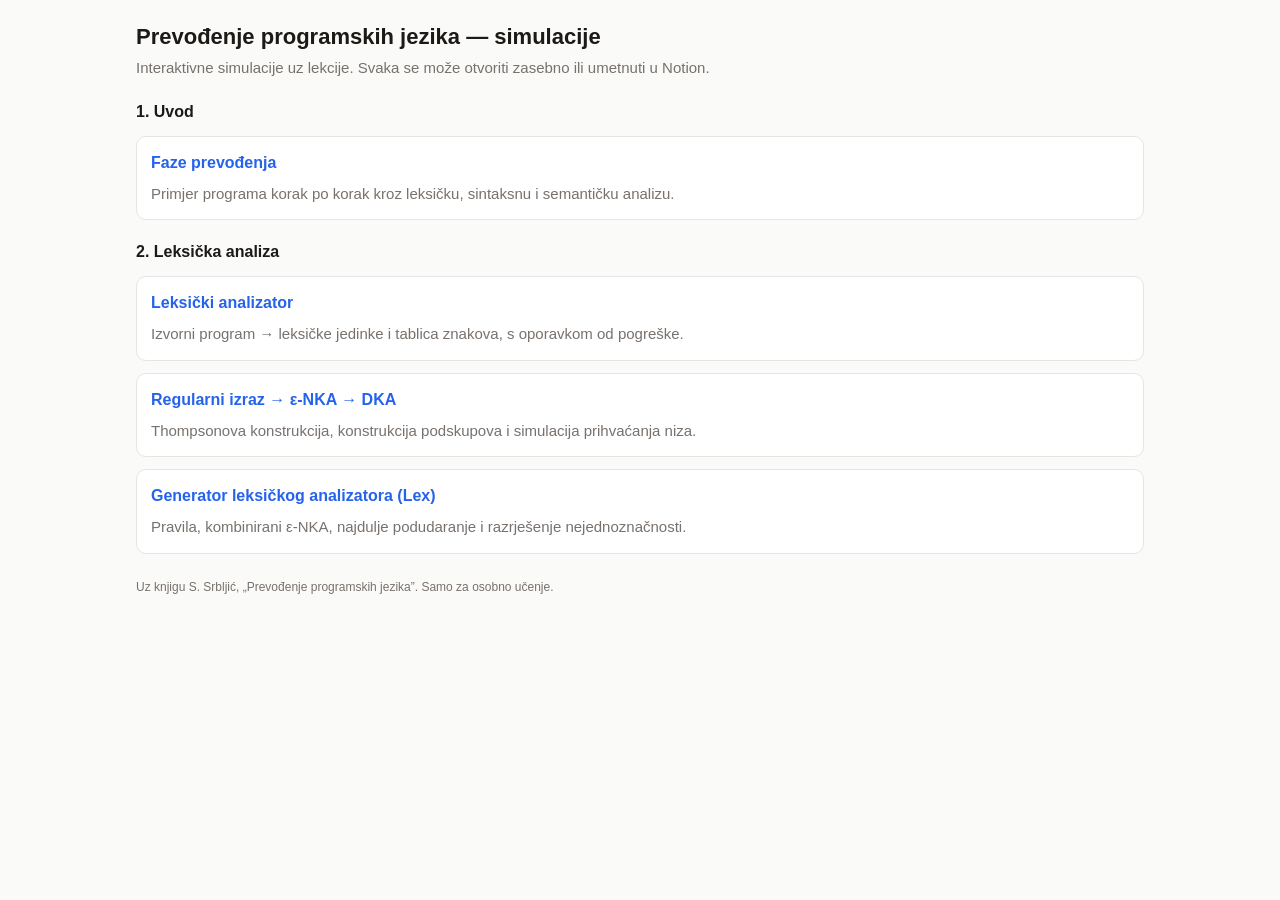
==== index.html @ 51efa03e "Add Uvod i Leksicka analiza simulations and landing page Four standalone simulations (faze-prevodenj" ====
<!doctype html>
<html lang="hr">
<head>
<meta charset="utf-8">
<meta name="viewport" content="width=device-width, initial-scale=1">
<title>PPJ — simulacije</title>
<link rel="stylesheet" href="assets/style.css">
<style>
  .card { display: block; text-decoration: none; color: inherit; }
  .card:hover { border-color: var(--accent); }
  .card h2 { color: var(--accent); }
  .card p { margin: 0; color: var(--muted); }
  .tag { font-size: 12px; color: var(--muted); }
</style>
</head>
<body>
<div class="wrap">
  <h1>Prevođenje programskih jezika — simulacije</h1>
  <p class="lead">Interaktivne simulacije uz lekcije. Svaka se može otvoriti zasebno ili umetnuti u Notion.</p>

  <h2 style="margin-top:20px">1. Uvod</h2>
  <a class="panel card" href="sim/faze-prevodenja/">
    <h2>Faze prevođenja</h2>
    <p>Primjer programa korak po korak kroz leksičku, sintaksnu i semantičku analizu.</p>
  </a>

  <h2 style="margin-top:20px">2. Leksička analiza</h2>
  <a class="panel card" href="sim/leksicki-analizator/">
    <h2>Leksički analizator</h2>
    <p>Izvorni program → leksičke jedinke i tablica znakova, s oporavkom od pogreške.</p>
  </a>
  <a class="panel card" href="sim/regex-nka-dka/">
    <h2>Regularni izraz → ε-NKA → DKA</h2>
    <p>Thompsonova konstrukcija, konstrukcija podskupova i simulacija prihvaćanja niza.</p>
  </a>
  <a class="panel card" href="sim/lex-generator/">
    <h2>Generator leksičkog analizatora (Lex)</h2>
    <p>Pravila, kombinirani ε-NKA, najdulje podudaranje i razrješenje nejednoznačnosti.</p>
  </a>

  <p class="footer">Uz knjigu S. Srbljić, „Prevođenje programskih jezika”. Samo za osobno učenje.</p>
</div>
</body>
</html>
---- assets/style.css ----
/* PPJ simulacije — zajednički stil. Svijetla i tamna tema prate sustav. */
:root {
  --bg: #fafaf9; --panel: #ffffff; --ink: #1c1917; --muted: #78716c; --line: #e7e5e4;
  --accent: #2563eb; --accent-ink: #ffffff; --ok: #15803d; --warn: #b45309; --err: #b91c1c;
  --hl: #fde68a; --hl-ink: #1c1917; --chip: #eef2ff; --chip-ink: #3730a3;
  --mono: ui-monospace, SFMono-Regular, Menlo, Consolas, monospace;
  --sans: -apple-system, BlinkMacSystemFont, "Segoe UI", Roboto, sans-serif;
}
@media (prefers-color-scheme: dark) {
  :root {
    --bg: #131211; --panel: #1c1a19; --ink: #f5f5f4; --muted: #a8a29e; --line: #3a3634;
    --accent: #60a5fa; --accent-ink: #0b1220; --ok: #4ade80; --warn: #fbbf24; --err: #f87171;
    --hl: #854d0e; --hl-ink: #fef3c7; --chip: #1e1b4b; --chip-ink: #c7d2fe;
  }
}
* { box-sizing: border-box; }
html { color-scheme: light dark; }
body { margin: 0; background: var(--bg); color: var(--ink); font: 15px/1.5 var(--sans); }
.wrap { max-width: 1040px; margin: 0 auto; padding: 20px 16px 48px; }
h1 { font-size: 22px; margin: 0 0 4px; }
h2 { font-size: 16px; margin: 0 0 8px; }
p.lead { color: var(--muted); margin: 0 0 16px; }
.panel { background: var(--panel); border: 1px solid var(--line); border-radius: 10px; padding: 14px; margin: 12px 0; }
.row { display: flex; gap: 12px; flex-wrap: wrap; align-items: center; }
.grid2 { display: grid; grid-template-columns: 1fr 1fr; gap: 12px; }
@media (max-width: 720px) { .grid2 { grid-template-columns: 1fr; } }
label { font-size: 13px; color: var(--muted); display: block; margin-bottom: 4px; }
input[type=text], textarea, select {
  width: 100%; padding: 8px 10px; border: 1px solid var(--line); border-radius: 8px;
  background: var(--bg); color: var(--ink); font: 14px var(--mono);
}
textarea { min-height: 120px; resize: vertical; }
.btn { appearance: none; border: 1px solid var(--line); background: var(--panel); color: var(--ink);
  padding: 7px 14px; border-radius: 8px; cursor: pointer; font: 14px var(--sans); }
.btn:hover:not(:disabled) { border-color: var(--accent); }
.btn:disabled { opacity: .45; cursor: default; }
.btn.primary { background: var(--accent); color: var(--accent-ink); border-color: var(--accent); }
.mono { font-family: var(--mono); }
.muted { color: var(--muted); }
.ok { color: var(--ok); } .warn { color: var(--warn); } .err { color: var(--err); }
.chip { display: inline-block; padding: 1px 8px; border-radius: 999px; background: var(--chip);
  color: var(--chip-ink); font: 13px var(--mono); margin: 2px 2px 2px 0; }
.chip.hl, .hl { background: var(--hl); color: var(--hl-ink); }
table.t { border-collapse: collapse; font: 13px var(--mono); width: 100%; }
table.t th, table.t td { border: 1px solid var(--line); padding: 4px 8px; text-align: left; }
table.t th { background: var(--bg); color: var(--muted); font-weight: 600; }
table.t tr.hl td { background: var(--hl); color: var(--hl-ink); }
pre.code { margin: 0; padding: 10px; background: var(--bg); border: 1px solid var(--line);
  border-radius: 8px; font: 13px/1.6 var(--mono); overflow: auto; white-space: pre; }
svg text { font-family: var(--mono); fill: var(--ink); }
svg .node { fill: var(--panel); stroke: var(--ink); stroke-width: 1.4; }
svg .node.final { stroke-width: 3; }
svg .node.active { fill: var(--hl); }
svg .edge { stroke: var(--muted); stroke-width: 1.4; fill: none; }
svg .edge.active { stroke: var(--accent); stroke-width: 2.4; }
.footer { margin-top: 24px; font-size: 12px; color: var(--muted); }
a { color: var(--accent); }
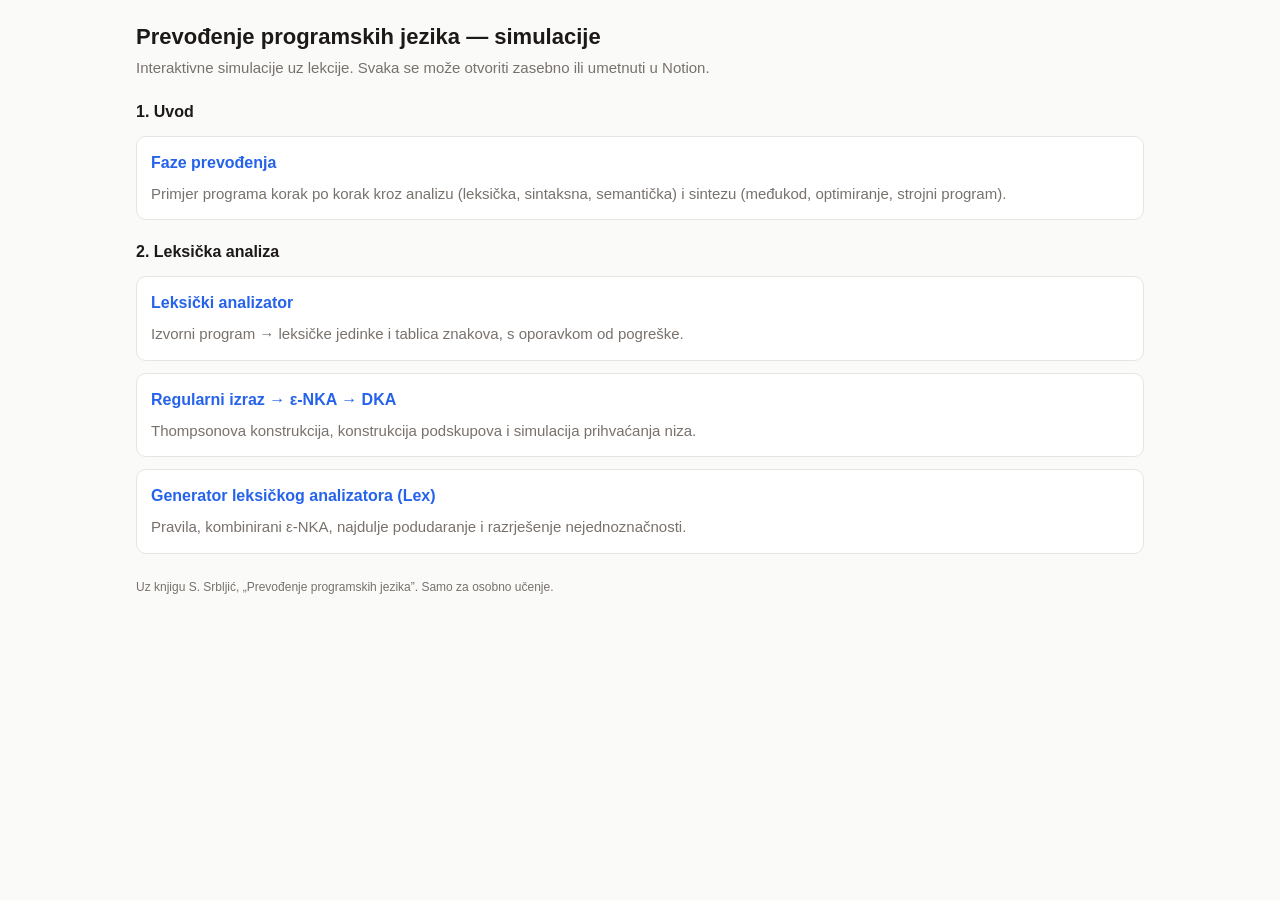
==== commit cf358251: "Fix review findings: Croatian plural, truncation notice, sample string, landing text Co-Authored-By:" ====
--- a/index.html
+++ b/index.html
@@ -21,7 +21,7 @@
   <h2 style="margin-top:20px">1. Uvod</h2>
   <a class="panel card" href="sim/faze-prevodenja/">
     <h2>Faze prevođenja</h2>
-    <p>Primjer programa korak po korak kroz leksičku, sintaksnu i semantičku analizu.</p>
+    <p>Primjer programa korak po korak kroz analizu (leksička, sintaksna, semantička) i sintezu (međukod, optimiranje, strojni program).</p>
   </a>
 
   <h2 style="margin-top:20px">2. Leksička analiza</h2>
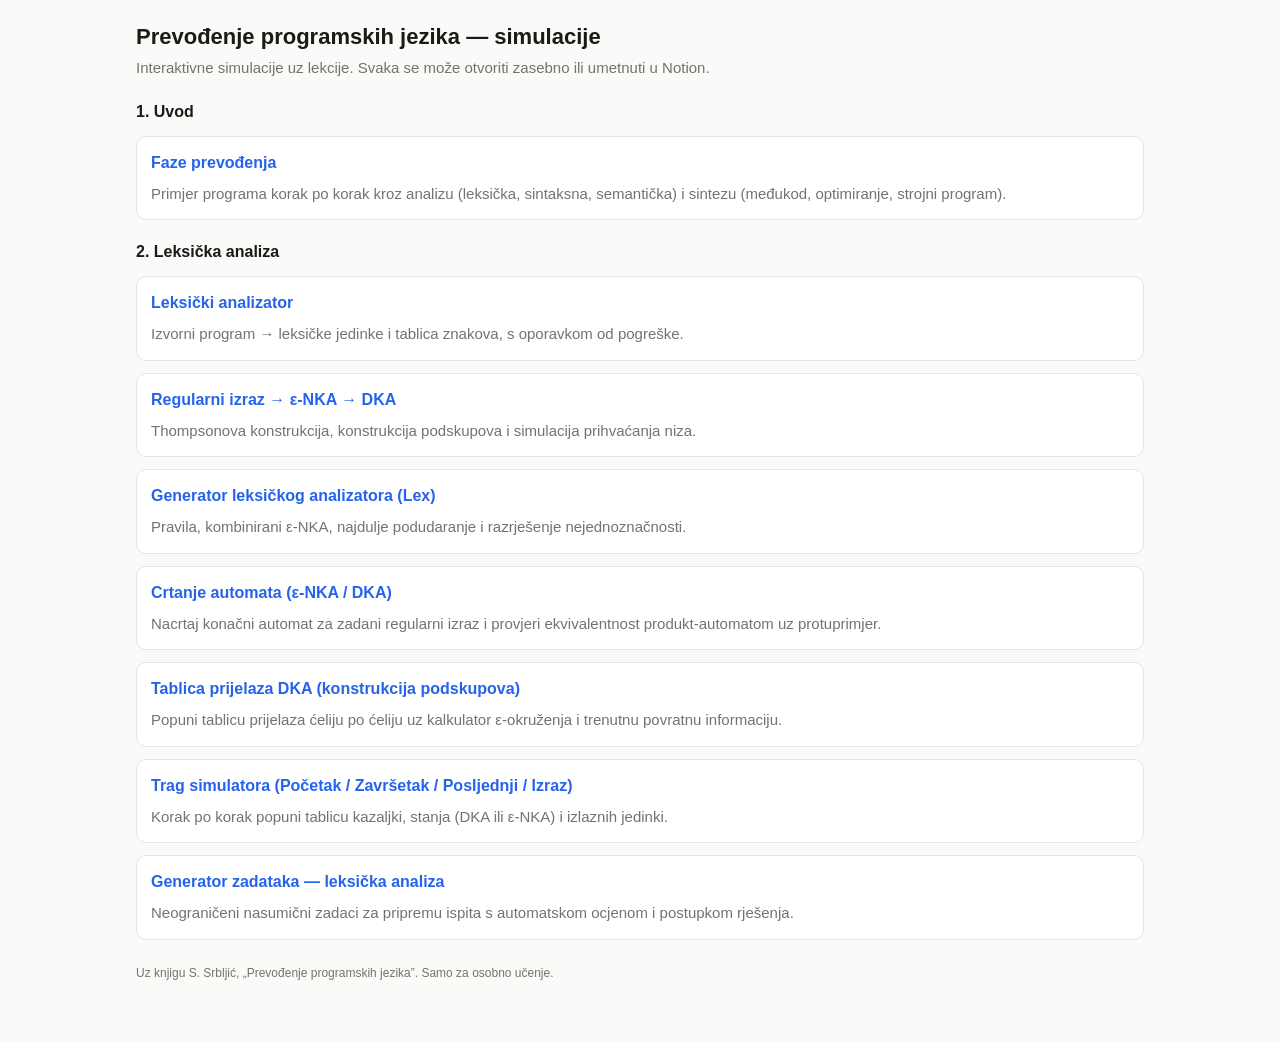
==== commit 7a22ba1a: "Add interactive lexical analysis practice simulations" ====
--- a/index.html
+++ b/index.html
@@ -37,6 +37,22 @@
     <h2>Generator leksičkog analizatora (Lex)</h2>
     <p>Pravila, kombinirani ε-NKA, najdulje podudaranje i razrješenje nejednoznačnosti.</p>
   </a>
+  <a class="panel card" href="sim/crtanje-automata/">
+    <h2>Crtanje automata (ε-NKA / DKA)</h2>
+    <p>Nacrtaj konačni automat za zadani regularni izraz i provjeri ekvivalentnost produkt-automatom uz protuprimjer.</p>
+  </a>
+  <a class="panel card" href="sim/tablica-prijelaza/">
+    <h2>Tablica prijelaza DKA (konstrukcija podskupova)</h2>
+    <p>Popuni tablicu prijelaza ćeliju po ćeliju uz kalkulator ε-okruženja i trenutnu povratnu informaciju.</p>
+  </a>
+  <a class="panel card" href="sim/trag-simulatora/">
+    <h2>Trag simulatora (Početak / Završetak / Posljednji / Izraz)</h2>
+    <p>Korak po korak popuni tablicu kazaljki, stanja (DKA ili ε-NKA) i izlaznih jedinki.</p>
+  </a>
+  <a class="panel card" href="sim/zadatak-generator/">
+    <h2>Generator zadataka — leksička analiza</h2>
+    <p>Neograničeni nasumični zadaci za pripremu ispita s automatskom ocjenom i postupkom rješenja.</p>
+  </a>
 
   <p class="footer">Uz knjigu S. Srbljić, „Prevođenje programskih jezika”. Samo za osobno učenje.</p>
 </div>
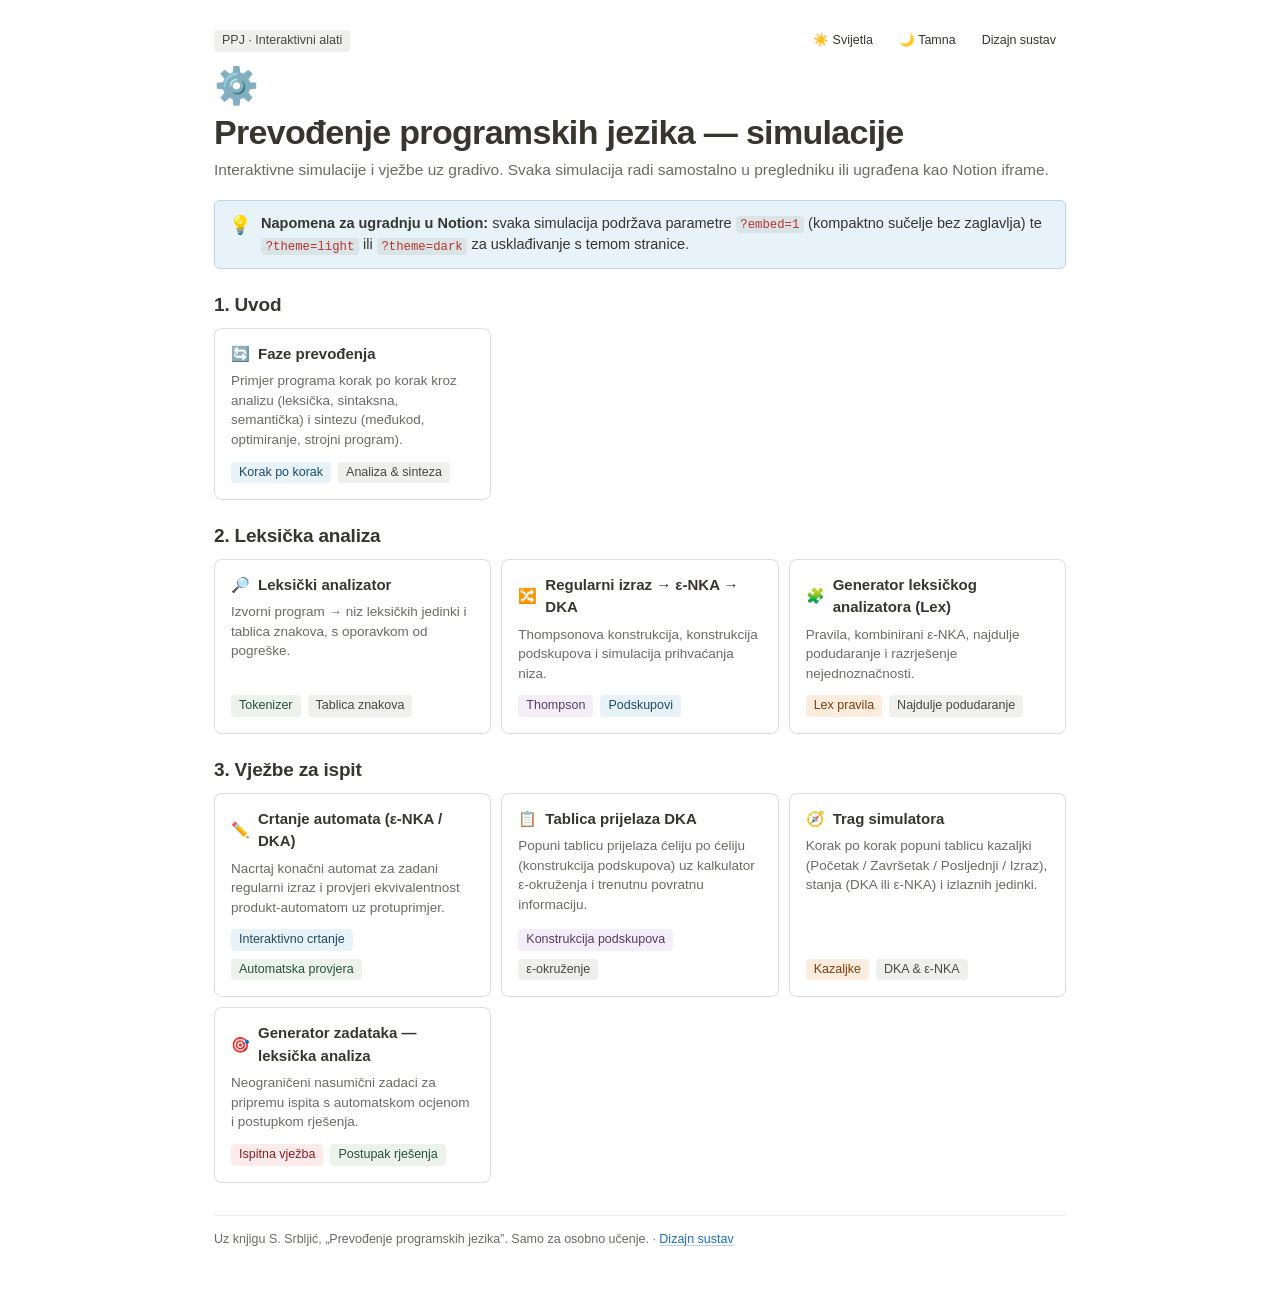
==== commit 50812514: "Add Notion-style design system" ====
--- a/index.html
+++ b/index.html
@@ -4,57 +4,117 @@
 <meta charset="utf-8">
 <meta name="viewport" content="width=device-width, initial-scale=1">
 <title>PPJ — simulacije</title>
+<script src="assets/theme.js"></script>
 <link rel="stylesheet" href="assets/style.css">
-<style>
-  .card { display: block; text-decoration: none; color: inherit; }
-  .card:hover { border-color: var(--accent); }
-  .card h2 { color: var(--accent); }
-  .card p { margin: 0; color: var(--muted); }
-  .tag { font-size: 12px; color: var(--muted); }
-</style>
 </head>
 <body>
 <div class="wrap">
+  <div class="topbar embed-hide" style="margin-bottom:12px">
+    <span class="tag gray">PPJ · Interaktivni alati</span>
+    <div class="row" style="gap:6px">
+      <button class="btn sm ghost" type="button" data-set-theme="light" title="Svijetla tema">☀️ Svijetla</button>
+      <button class="btn sm ghost" type="button" data-set-theme="dark" title="Tamna tema">🌙 Tamna</button>
+      <a class="btn sm ghost" href="styleguide/">Dizajn sustav</a>
+    </div>
+  </div>
+
+  <div class="page-icon" aria-hidden="true">⚙️</div>
   <h1>Prevođenje programskih jezika — simulacije</h1>
-  <p class="lead">Interaktivne simulacije uz lekcije. Svaka se može otvoriti zasebno ili umetnuti u Notion.</p>
+  <p class="lead">Interaktivne simulacije i vježbe uz gradivo. Svaka simulacija radi samostalno u pregledniku ili ugrađena kao Notion iframe.</p>
 
-  <h2 style="margin-top:20px">1. Uvod</h2>
-  <a class="panel card" href="sim/faze-prevodenja/">
-    <h2>Faze prevođenja</h2>
-    <p>Primjer programa korak po korak kroz analizu (leksička, sintaksna, semantička) i sintezu (međukod, optimiranje, strojni program).</p>
-  </a>
+  <div class="callout info">
+    <span class="callout-icon" aria-hidden="true">💡</span>
+    <div class="callout-body">
+      <strong>Napomena za ugradnju u Notion:</strong> svaka simulacija podržava parametre <code>?embed=1</code> (kompaktno sučelje bez zaglavlja) te <code>?theme=light</code> ili <code>?theme=dark</code> za usklađivanje s temom stranice.
+    </div>
+  </div>
 
-  <h2 style="margin-top:20px">2. Leksička analiza</h2>
-  <a class="panel card" href="sim/leksicki-analizator/">
-    <h2>Leksički analizator</h2>
-    <p>Izvorni program → leksičke jedinke i tablica znakova, s oporavkom od pogreške.</p>
-  </a>
-  <a class="panel card" href="sim/regex-nka-dka/">
-    <h2>Regularni izraz → ε-NKA → DKA</h2>
-    <p>Thompsonova konstrukcija, konstrukcija podskupova i simulacija prihvaćanja niza.</p>
-  </a>
-  <a class="panel card" href="sim/lex-generator/">
-    <h2>Generator leksičkog analizatora (Lex)</h2>
-    <p>Pravila, kombinirani ε-NKA, najdulje podudaranje i razrješenje nejednoznačnosti.</p>
-  </a>
-  <a class="panel card" href="sim/crtanje-automata/">
-    <h2>Crtanje automata (ε-NKA / DKA)</h2>
-    <p>Nacrtaj konačni automat za zadani regularni izraz i provjeri ekvivalentnost produkt-automatom uz protuprimjer.</p>
-  </a>
-  <a class="panel card" href="sim/tablica-prijelaza/">
-    <h2>Tablica prijelaza DKA (konstrukcija podskupova)</h2>
-    <p>Popuni tablicu prijelaza ćeliju po ćeliju uz kalkulator ε-okruženja i trenutnu povratnu informaciju.</p>
-  </a>
-  <a class="panel card" href="sim/trag-simulatora/">
-    <h2>Trag simulatora (Početak / Završetak / Posljednji / Izraz)</h2>
-    <p>Korak po korak popuni tablicu kazaljki, stanja (DKA ili ε-NKA) i izlaznih jedinki.</p>
-  </a>
-  <a class="panel card" href="sim/zadatak-generator/">
-    <h2>Generator zadataka — leksička analiza</h2>
-    <p>Neograničeni nasumični zadaci za pripremu ispita s automatskom ocjenom i postupkom rješenja.</p>
-  </a>
+  <h2 style="margin-top:24px">1. Uvod</h2>
+  <div class="cards-grid">
+    <a class="card-link" href="sim/faze-prevodenja/">
+      <div class="card-link-head"><span aria-hidden="true">🔄</span> Faze prevođenja</div>
+      <p class="card-link-desc">Primjer programa korak po korak kroz analizu (leksička, sintaksna, semantička) i sintezu (međukod, optimiranje, strojni program).</p>
+      <div class="card-link-meta">
+        <span class="tag blue">Korak po korak</span>
+        <span class="tag gray">Analiza &amp; sinteza</span>
+      </div>
+    </a>
+  </div>
 
-  <p class="footer">Uz knjigu S. Srbljić, „Prevođenje programskih jezika”. Samo za osobno učenje.</p>
+  <h2 style="margin-top:24px">2. Leksička analiza</h2>
+  <div class="cards-grid">
+    <a class="card-link" href="sim/leksicki-analizator/">
+      <div class="card-link-head"><span aria-hidden="true">🔎</span> Leksički analizator</div>
+      <p class="card-link-desc">Izvorni program → niz leksičkih jedinki i tablica znakova, s oporavkom od pogreške.</p>
+      <div class="card-link-meta">
+        <span class="tag green">Tokenizer</span>
+        <span class="tag gray">Tablica znakova</span>
+      </div>
+    </a>
+    <a class="card-link" href="sim/regex-nka-dka/">
+      <div class="card-link-head"><span aria-hidden="true">🔀</span> Regularni izraz → ε-NKA → DKA</div>
+      <p class="card-link-desc">Thompsonova konstrukcija, konstrukcija podskupova i simulacija prihvaćanja niza.</p>
+      <div class="card-link-meta">
+        <span class="tag purple">Thompson</span>
+        <span class="tag blue">Podskupovi</span>
+      </div>
+    </a>
+    <a class="card-link" href="sim/lex-generator/">
+      <div class="card-link-head"><span aria-hidden="true">🧩</span> Generator leksičkog analizatora (Lex)</div>
+      <p class="card-link-desc">Pravila, kombinirani ε-NKA, najdulje podudaranje i razrješenje nejednoznačnosti.</p>
+      <div class="card-link-meta">
+        <span class="tag orange">Lex pravila</span>
+        <span class="tag gray">Najdulje podudaranje</span>
+      </div>
+    </a>
+  </div>
+
+  <h2 style="margin-top:24px">3. Vježbe za ispit</h2>
+  <div class="cards-grid">
+    <a class="card-link" href="sim/crtanje-automata/">
+      <div class="card-link-head"><span aria-hidden="true">✏️</span> Crtanje automata (ε-NKA / DKA)</div>
+      <p class="card-link-desc">Nacrtaj konačni automat za zadani regularni izraz i provjeri ekvivalentnost produkt-automatom uz protuprimjer.</p>
+      <div class="card-link-meta">
+        <span class="tag blue">Interaktivno crtanje</span>
+        <span class="tag green">Automatska provjera</span>
+      </div>
+    </a>
+    <a class="card-link" href="sim/tablica-prijelaza/">
+      <div class="card-link-head"><span aria-hidden="true">📋</span> Tablica prijelaza DKA</div>
+      <p class="card-link-desc">Popuni tablicu prijelaza ćeliju po ćeliju (konstrukcija podskupova) uz kalkulator ε-okruženja i trenutnu povratnu informaciju.</p>
+      <div class="card-link-meta">
+        <span class="tag purple">Konstrukcija podskupova</span>
+        <span class="tag gray">ε-okruženje</span>
+      </div>
+    </a>
+    <a class="card-link" href="sim/trag-simulatora/">
+      <div class="card-link-head"><span aria-hidden="true">🧭</span> Trag simulatora</div>
+      <p class="card-link-desc">Korak po korak popuni tablicu kazaljki (Početak / Završetak / Posljednji / Izraz), stanja (DKA ili ε-NKA) i izlaznih jedinki.</p>
+      <div class="card-link-meta">
+        <span class="tag orange">Kazaljke</span>
+        <span class="tag gray">DKA &amp; ε-NKA</span>
+      </div>
+    </a>
+    <a class="card-link" href="sim/zadatak-generator/">
+      <div class="card-link-head"><span aria-hidden="true">🎯</span> Generator zadataka — leksička analiza</div>
+      <p class="card-link-desc">Neograničeni nasumični zadaci za pripremu ispita s automatskom ocjenom i postupkom rješenja.</p>
+      <div class="card-link-meta">
+        <span class="tag red">Ispitna vježba</span>
+        <span class="tag green">Postupak rješenja</span>
+      </div>
+    </a>
+  </div>
+
+  <p class="footer">Uz knjigu S. Srbljić, „Prevođenje programskih jezika”. Samo za osobno učenje. · <a href="styleguide/">Dizajn sustav</a></p>
 </div>
+<script>
+(function () {
+  document.querySelectorAll('[data-set-theme]').forEach(function (btn) {
+    btn.addEventListener('click', function () {
+      window.PPJTheme.setTheme(btn.getAttribute('data-set-theme'));
+    });
+  });
+})();
+</script>
 </body>
 </html>
--- a/assets/style.css
+++ b/assets/style.css
@@ -1,57 +1,901 @@
-/* PPJ simulacije — zajednički stil. Svijetla i tamna tema prate sustav. */
-:root {
-  --bg: #fafaf9; --panel: #ffffff; --ink: #1c1917; --muted: #78716c; --line: #e7e5e4;
-  --accent: #2563eb; --accent-ink: #ffffff; --ok: #15803d; --warn: #b45309; --err: #b91c1c;
-  --hl: #fde68a; --hl-ink: #1c1917; --chip: #eef2ff; --chip-ink: #3730a3;
-  --mono: ui-monospace, SFMono-Regular, Menlo, Consolas, monospace;
-  --sans: -apple-system, BlinkMacSystemFont, "Segoe UI", Roboto, sans-serif;
-}
+/* PPJ simulacije — Notion-inspirirani dizajn sustav (MIT tokeni iz Notion Kita).
+ * Podržava svijetlu/tamnu temu (@media prefers-color-scheme i [data-theme="light|dark"])
+ * te ugrađeni prikaz (?embed=1 -> [data-embed="1"] / .in-embed). Bez vanjskih ovisnosti. */
+
+:root,
+:root[data-theme="light"] {
+  color-scheme: light;
+
+  /* Tipografija (Notion stack) */
+  --sans: ui-sans-serif, -apple-system, BlinkMacSystemFont, "Segoe UI", Helvetica, "Apple Color Emoji", Arial, sans-serif, "Segoe UI Emoji", "Segoe UI Symbol";
+  --mono: SFMono-Regular, Menlo, Consolas, "PT Mono", "Liberation Mono", Courier, monospace;
+
+  /* Osnovne boje (svijetla tema, Notion Kit tokeni + WCAG AA prilagodbe) */
+  --bg: #ffffff;
+  --bg-subtle: #f7f6f3;
+  --bg-hover: rgba(55, 53, 47, 0.06);
+  --bg-active: rgba(55, 53, 47, 0.10);
+  --bg-input: rgba(242, 241, 238, 0.65);
+  --bg-tooltip: #0f0f0f;
+  --tooltip-ink: rgba(255, 255, 255, 0.92);
+
+  --panel: #ffffff;
+  --ink: #37352f;
+  --muted: #6b6a65;
+  --line: rgba(55, 53, 47, 0.16);
+  --line-subtle: rgba(55, 53, 47, 0.09);
+
+  /* Primarni akcent (Notion plava) */
+  --accent: #1b6ec2;
+  --accent-btn: #1f74cb;
+  --accent-hover: #155da7;
+  --accent-raw: #2383e2;
+  --accent-ink: #ffffff;
+  --focus-ring: rgba(35, 131, 226, 0.57) 0 0 0 1px inset, rgba(35, 131, 226, 0.35) 0 0 0 2px;
+
+  /* 9 Notion semantičkih / tag boja (WCAG AA >= 4.5:1) */
+  --n-gray: #484743;       --n-gray-bg: #efefed;
+  --n-brown: #613e2e;      --n-brown-bg: #f4eeee;
+  --n-orange: #7a3f0e;     --n-orange-bg: #fbecdd;
+  --n-yellow: #654719;     --n-yellow-bg: #fbf3db;
+  --n-green: #245339;      --n-green-bg: #edf3ec;
+  --n-blue: #1f4a68;       --n-blue-bg: #e7f3f8;
+  --n-purple: #553b69;     --n-purple-bg: #f4eef9;
+  --n-pink: #6f3151;       --n-pink-bg: #fcf1f6;
+  --n-red: #862120;        --n-red-bg: #fdebec;
+
+  /* Semantički shortcuti (kompatibilnost + callout/verdict) */
+  --ok: #246642;           --ok-bg: #edf3ec;    --ok-border: #bed9c9;
+  --warn: #8a4b08;         --warn-bg: #fbf3db;  --warn-border: #e8d497;
+  --err: #b32b29;          --err-bg: #fdebec;   --err-border: #f0c5be;
+  --info: #1f4a68;         --info-bg: #e7f3f8;  --info-border: #b6d4f3;
+
+  --hl: #fbf3db;           --hl-ink: #5f4023;   --hl-stroke: #cb912f;
+  --chip: #e7f3f8;         --chip-ink: #1f4a68;
+  --code-ink: #b83430;     --code-bg: rgba(135, 131, 120, 0.14);
+
+  /* Sjene */
+  --shadow-sm: 0 1px 2px rgba(15, 15, 15, 0.06);
+  --shadow-md: 0 4px 12px rgba(15, 15, 15, 0.08), 0 0 0 1px rgba(55, 53, 47, 0.06);
+
+  /* Radijusi */
+  --r-sm: 4px;
+  --r-md: 6px;
+  --r-lg: 8px;
+}
+
 @media (prefers-color-scheme: dark) {
-  :root {
-    --bg: #131211; --panel: #1c1a19; --ink: #f5f5f4; --muted: #a8a29e; --line: #3a3634;
-    --accent: #60a5fa; --accent-ink: #0b1220; --ok: #4ade80; --warn: #fbbf24; --err: #f87171;
-    --hl: #854d0e; --hl-ink: #fef3c7; --chip: #1e1b4b; --chip-ink: #c7d2fe;
+  :root:not([data-theme="light"]) {
+    color-scheme: dark;
+
+    --bg: #191919;
+    --bg-subtle: #202020;
+    --bg-hover: rgba(255, 255, 255, 0.055);
+    --bg-active: rgba(255, 255, 255, 0.095);
+    --bg-input: rgba(255, 255, 255, 0.055);
+    --bg-tooltip: #2f2f2f;
+    --tooltip-ink: rgba(255, 255, 255, 0.92);
+
+    --panel: #202020;
+    --ink: rgba(255, 255, 255, 0.85);
+    --muted: #9b9b9b;
+    --line: rgba(255, 255, 255, 0.14);
+    --line-subtle: rgba(255, 255, 255, 0.08);
+
+    --accent: #52a8ff;
+    --accent-btn: #2383e2;
+    --accent-hover: #3b93ec;
+    --accent-raw: #52a8ff;
+    --accent-ink: #ffffff;
+    --focus-ring: rgba(82, 168, 255, 0.65) 0 0 0 1px inset, rgba(35, 131, 226, 0.38) 0 0 0 2px;
+
+    --n-gray: #d3d3d3;       --n-gray-bg: #2b2b2b;
+    --n-brown: #e6c3b3;      --n-brown-bg: #2e241f;
+    --n-orange: #f5b882;     --n-orange-bg: #35261b;
+    --n-yellow: #f3cf82;     --n-yellow-bg: #342b1a;
+    --n-green: #97dbb2;      --n-green-bg: #1e2c24;
+    --n-blue: #98ccfa;       --n-blue-bg: #1d2a35;
+    --n-purple: #d4b5f0;     --n-purple-bg: #2b2333;
+    --n-pink: #f5a8ce;       --n-pink-bg: #322029;
+    --n-red: #f8a5a1;        --n-red-bg: #352221;
+
+    --ok: #52c282;           --ok-bg: #1e2c24;    --ok-border: #2d4d3b;
+    --warn: #e8ab46;         --warn-bg: #342b1a;  --warn-border: #594626;
+    --err: #f27470;          --err-bg: #352221;   --err-border: #5c312e;
+    --info: #78bfff;         --info-bg: #1d2a35;  --info-border: #2a4763;
+
+    --hl: #3d3119;           --hl-ink: #f5cf86;   --hl-stroke: #e8ab46;
+    --chip: #1d2a35;         --chip-ink: #98ccfa;
+    --code-ink: #ff7b72;     --code-bg: rgba(135, 131, 120, 0.22);
+
+    --shadow-sm: 0 1px 2px rgba(0, 0, 0, 0.32);
+    --shadow-md: 0 4px 14px rgba(0, 0, 0, 0.45), 0 0 0 1px rgba(255, 255, 255, 0.08);
   }
 }
-* { box-sizing: border-box; }
-html { color-scheme: light dark; }
-body { margin: 0; background: var(--bg); color: var(--ink); font: 15px/1.5 var(--sans); }
-.wrap { max-width: 1040px; margin: 0 auto; padding: 20px 16px 48px; }
-h1 { font-size: 22px; margin: 0 0 4px; }
-h2 { font-size: 16px; margin: 0 0 8px; }
-p.lead { color: var(--muted); margin: 0 0 16px; }
-.panel { background: var(--panel); border: 1px solid var(--line); border-radius: 10px; padding: 14px; margin: 12px 0; }
-.row { display: flex; gap: 12px; flex-wrap: wrap; align-items: center; }
-.grid2 { display: grid; grid-template-columns: 1fr 1fr; gap: 12px; }
-@media (max-width: 720px) { .grid2 { grid-template-columns: 1fr; } }
-label { font-size: 13px; color: var(--muted); display: block; margin-bottom: 4px; }
-input[type=text], textarea, select {
-  width: 100%; padding: 8px 10px; border: 1px solid var(--line); border-radius: 8px;
-  background: var(--bg); color: var(--ink); font: 14px var(--mono);
-}
-textarea { min-height: 120px; resize: vertical; }
-.btn { appearance: none; border: 1px solid var(--line); background: var(--panel); color: var(--ink);
-  padding: 7px 14px; border-radius: 8px; cursor: pointer; font: 14px var(--sans); }
-.btn:hover:not(:disabled) { border-color: var(--accent); }
-.btn:disabled { opacity: .45; cursor: default; }
-.btn.primary { background: var(--accent); color: var(--accent-ink); border-color: var(--accent); }
+
+:root[data-theme="dark"] {
+  color-scheme: dark;
+
+  --bg: #191919;
+  --bg-subtle: #202020;
+  --bg-hover: rgba(255, 255, 255, 0.055);
+  --bg-active: rgba(255, 255, 255, 0.095);
+  --bg-input: rgba(255, 255, 255, 0.055);
+  --bg-tooltip: #2f2f2f;
+  --tooltip-ink: rgba(255, 255, 255, 0.92);
+
+  --panel: #202020;
+  --ink: rgba(255, 255, 255, 0.85);
+  --muted: #9b9b9b;
+  --line: rgba(255, 255, 255, 0.14);
+  --line-subtle: rgba(255, 255, 255, 0.08);
+
+  --accent: #52a8ff;
+  --accent-btn: #2383e2;
+  --accent-hover: #3b93ec;
+  --accent-raw: #52a8ff;
+  --accent-ink: #ffffff;
+  --focus-ring: rgba(82, 168, 255, 0.65) 0 0 0 1px inset, rgba(35, 131, 226, 0.38) 0 0 0 2px;
+
+  --n-gray: #d3d3d3;       --n-gray-bg: #2b2b2b;
+  --n-brown: #e6c3b3;      --n-brown-bg: #2e241f;
+  --n-orange: #f5b882;     --n-orange-bg: #35261b;
+  --n-yellow: #f3cf82;     --n-yellow-bg: #342b1a;
+  --n-green: #97dbb2;      --n-green-bg: #1e2c24;
+  --n-blue: #98ccfa;       --n-blue-bg: #1d2a35;
+  --n-purple: #d4b5f0;     --n-purple-bg: #2b2333;
+  --n-pink: #f5a8ce;       --n-pink-bg: #322029;
+  --n-red: #f8a5a1;        --n-red-bg: #352221;
+
+  --ok: #52c282;           --ok-bg: #1e2c24;    --ok-border: #2d4d3b;
+  --warn: #e8ab46;         --warn-bg: #342b1a;  --warn-border: #594626;
+  --err: #f27470;          --err-bg: #352221;   --err-border: #5c312e;
+  --info: #78bfff;         --info-bg: #1d2a35;  --info-border: #2a4763;
+
+  --hl: #3d3119;           --hl-ink: #f5cf86;   --hl-stroke: #e8ab46;
+  --chip: #1d2a35;         --chip-ink: #98ccfa;
+  --code-ink: #ff7b72;     --code-bg: rgba(135, 131, 120, 0.22);
+
+  --shadow-sm: 0 1px 2px rgba(0, 0, 0, 0.32);
+  --shadow-md: 0 4px 14px rgba(0, 0, 0, 0.45), 0 0 0 1px rgba(255, 255, 255, 0.08);
+}
+
+/* Reset i baza */
+*, *::before, *::after { box-sizing: border-box; }
+html {
+  color-scheme: light dark;
+  -webkit-text-size-adjust: 100%;
+  overflow-x: clip;
+}
+body {
+  margin: 0;
+  background: var(--bg);
+  color: var(--ink);
+  font: 16px/1.5 var(--sans);
+  -webkit-font-smoothing: antialiased;
+  overflow-x: clip;
+}
+
+/* Tipografija */
+h1, .page-title {
+  font-size: clamp(26px, 3.6vw, 34px);
+  font-weight: 700;
+  line-height: 1.2;
+  letter-spacing: -0.02em;
+  margin: 0 0 6px;
+}
+h2 {
+  font-size: 19px;
+  font-weight: 600;
+  line-height: 1.3;
+  letter-spacing: -0.01em;
+  margin: 0 0 8px;
+}
+h3 {
+  font-size: 15.5px;
+  font-weight: 600;
+  line-height: 1.35;
+  margin: 0 0 6px;
+}
+p { margin: 0 0 10px; }
+p:last-child { margin-bottom: 0; }
+p.lead {
+  color: var(--muted);
+  font-size: 15.5px;
+  margin: 0 0 18px;
+}
+.small { font-size: 13.5px; }
+.hint { color: var(--muted); font-size: 13px; margin: 6px 0 0; }
 .mono { font-family: var(--mono); }
 .muted { color: var(--muted); }
-.ok { color: var(--ok); } .warn { color: var(--warn); } .err { color: var(--err); }
-.chip { display: inline-block; padding: 1px 8px; border-radius: 999px; background: var(--chip);
-  color: var(--chip-ink); font: 13px var(--mono); margin: 2px 2px 2px 0; }
-.chip.hl, .hl { background: var(--hl); color: var(--hl-ink); }
-table.t { border-collapse: collapse; font: 13px var(--mono); width: 100%; }
-table.t th, table.t td { border: 1px solid var(--line); padding: 4px 8px; text-align: left; }
-table.t th { background: var(--bg); color: var(--muted); font-weight: 600; }
-table.t tr.hl td { background: var(--hl); color: var(--hl-ink); }
-pre.code { margin: 0; padding: 10px; background: var(--bg); border: 1px solid var(--line);
-  border-radius: 8px; font: 13px/1.6 var(--mono); overflow: auto; white-space: pre; }
+.ok { color: var(--ok); }
+.warn { color: var(--warn); }
+.err { color: var(--err); }
+
+a {
+  color: var(--accent);
+  text-decoration: underline;
+  text-decoration-color: rgba(35, 131, 226, 0.35);
+  text-underline-offset: 2px;
+}
+a:hover { text-decoration-color: currentColor; }
+a:focus-visible { outline: none; box-shadow: var(--focus-ring); border-radius: 3px; }
+
+/* Raspored stranice */
+.wrap {
+  max-width: 900px;
+  margin: 0 auto;
+  padding: 28px 24px 56px;
+}
+.wrap.wide { max-width: 1120px; }
+@media (max-width: 640px) {
+  .wrap { padding: 16px 12px 40px; }
+}
+
+.page-header {
+  display: flex;
+  align-items: flex-start;
+  justify-content: space-between;
+  gap: 12px;
+  margin-bottom: 6px;
+}
+.page-icon {
+  font-size: 36px;
+  line-height: 1.1;
+  margin-bottom: 6px;
+  display: inline-block;
+}
+.topbar {
+  display: flex;
+  flex-wrap: wrap;
+  align-items: center;
+  justify-content: space-between;
+  gap: 8px;
+}
+.popout { display: none; text-decoration: none; }
+
+.panel {
+  background: var(--panel);
+  border: 1px solid var(--line);
+  border-radius: var(--r-lg);
+  padding: 16px;
+  margin: 12px 0;
+  min-width: 0;
+}
+.panel > h2:first-child { font-size: 16.5px; margin-bottom: 10px; }
+
+.row {
+  display: flex;
+  gap: 10px;
+  flex-wrap: wrap;
+  align-items: center;
+}
+.grid2 {
+  display: grid;
+  grid-template-columns: repeat(2, minmax(0, 1fr));
+  gap: 12px;
+}
+.grid3 {
+  display: grid;
+  grid-template-columns: repeat(3, minmax(0, 1fr));
+  gap: 12px;
+}
+.grid2 > *, .grid3 > * { min-width: 0; }
+@media (max-width: 720px) {
+  .grid2, .grid3 { grid-template-columns: 1fr; }
+}
+
+/* Okviri za široke SVG grafove i tablice (bez vodoravnog scrolla stranice) */
+.gwrap, .tblwrap {
+  overflow-x: auto;
+  max-width: 100%;
+  border: 1px solid var(--line);
+  border-radius: var(--r-md);
+  background: var(--panel);
+  padding: 8px;
+  margin-top: 8px;
+  -webkit-overflow-scrolling: touch;
+}
+.tblwrap { padding: 0; }
+.gwrap svg { display: block; margin: 0 auto; }
+
+/* Kontrole i forme (Notion Input / Select / Checkbox / Radio) */
+label {
+  font-size: 12.5px;
+  font-weight: 500;
+  color: var(--muted);
+  display: block;
+  margin-bottom: 4px;
+}
+label.check-label {
+  display: inline-flex;
+  align-items: center;
+  gap: 7px;
+  font-size: 13.5px;
+  color: var(--ink);
+  font-weight: 400;
+  margin: 0;
+  cursor: pointer;
+}
+input[type=text],
+input[type=search],
+input[type=number],
+textarea,
+select {
+  width: 100%;
+  min-width: 0;
+  padding: 6px 10px;
+  border: 1px solid var(--line);
+  border-radius: var(--r-md);
+  background: var(--bg-input);
+  color: var(--ink);
+  font: 14px/1.45 var(--mono);
+  transition: box-shadow 120ms ease, border-color 120ms ease, background 120ms ease;
+}
+select {
+  font-family: var(--sans);
+  cursor: pointer;
+}
+textarea {
+  min-height: 110px;
+  resize: vertical;
+  line-height: 1.5;
+}
+input[type=text]:focus,
+input[type=search]:focus,
+input[type=number]:focus,
+textarea:focus,
+select:focus,
+input[type=text]:focus-visible,
+input[type=search]:focus-visible,
+input[type=number]:focus-visible,
+textarea:focus-visible,
+select:focus-visible {
+  outline: none;
+  border-color: var(--accent-raw);
+  background: var(--bg);
+  box-shadow: var(--focus-ring);
+}
+input[aria-invalid="true"],
+textarea[aria-invalid="true"],
+select[aria-invalid="true"] {
+  border-color: var(--err);
+  background: var(--err-bg);
+}
+
+input[type=checkbox],
+input[type=radio] {
+  accent-color: var(--accent-btn);
+  width: 15px;
+  height: 15px;
+  margin: 0;
+  cursor: pointer;
+  flex-shrink: 0;
+}
+input[type=checkbox]:focus-visible,
+input[type=radio]:focus-visible {
+  outline: 2px solid var(--accent-raw);
+  outline-offset: 2px;
+}
+input[type=range] {
+  accent-color: var(--accent-btn);
+  cursor: pointer;
+}
+
+/* Gumbi i toolbari (Notion Button) */
+.btn {
+  appearance: none;
+  display: inline-flex;
+  align-items: center;
+  justify-content: center;
+  gap: 6px;
+  border: 1px solid var(--line);
+  background: var(--panel);
+  color: var(--ink);
+  padding: 5px 12px;
+  min-height: 32px;
+  border-radius: var(--r-md);
+  cursor: pointer;
+  font: 500 13.5px/1.25 var(--sans);
+  text-decoration: none;
+  white-space: nowrap;
+  user-select: none;
+  transition: background 120ms ease, border-color 120ms ease, color 120ms ease;
+}
+.btn:hover:not(:disabled) { background: var(--bg-hover); }
+.btn:active:not(:disabled) { background: var(--bg-active); }
+.btn:disabled { opacity: 0.42; cursor: not-allowed; }
+.btn:focus-visible { outline: none; box-shadow: var(--focus-ring); }
+
+.btn.sm { min-height: 26px; padding: 3px 9px; font-size: 12.5px; border-radius: var(--r-sm); }
+.btn.primary {
+  background: var(--accent-btn);
+  color: var(--accent-ink);
+  border-color: transparent;
+  box-shadow: var(--shadow-sm);
+}
+.btn.primary:hover:not(:disabled) { background: var(--accent-hover); }
+.btn.ghost {
+  background: transparent;
+  border-color: transparent;
+  color: var(--ink);
+}
+.btn.ghost:hover:not(:disabled) { background: var(--bg-hover); }
+.btn.danger {
+  color: var(--err);
+  border-color: var(--err-border);
+  background: transparent;
+}
+.btn.danger:hover:not(:disabled) { background: var(--err-bg); }
+.btn.active,
+.btn[aria-pressed="true"],
+.btn.on {
+  background: var(--info-bg);
+  color: var(--info);
+  border-color: var(--info-border);
+}
+.btn.primary.active {
+  background: var(--accent-hover);
+  color: var(--accent-ink);
+  border-color: transparent;
+}
+
+.toolbar {
+  display: flex;
+  flex-wrap: wrap;
+  align-items: center;
+  gap: 6px;
+  margin-bottom: 8px;
+}
+.toolbar .sep {
+  width: 1px;
+  height: 20px;
+  background: var(--line);
+  margin: 0 2px;
+}
+.toolbar .spacer { flex: 1 1 auto; }
+
+.ctrl {
+  position: sticky;
+  top: 0;
+  z-index: 10;
+  background: var(--bg);
+  padding: 8px 0;
+  border-bottom: 1px solid var(--line-subtle);
+  margin: 0 0 10px;
+}
+
+/* Callout (Notion Callout) */
+.callout {
+  display: flex;
+  align-items: flex-start;
+  gap: 10px;
+  padding: 12px 14px;
+  border-radius: var(--r-md);
+  background: var(--bg-subtle);
+  border: 1px solid var(--line-subtle);
+  margin: 12px 0;
+  font-size: 14.5px;
+  line-height: 1.5;
+}
+.callout-icon {
+  flex: 0 0 auto;
+  font-size: 18px;
+  line-height: 1.35;
+  user-select: none;
+}
+.callout-body { flex: 1 1 auto; min-width: 0; }
+.callout.info { background: var(--info-bg); border-color: var(--info-border); color: var(--info); }
+.callout.ok { background: var(--ok-bg); border-color: var(--ok-border); color: var(--ok); }
+.callout.warn { background: var(--warn-bg); border-color: var(--warn-border); color: var(--warn); }
+.callout.err { background: var(--err-bg); border-color: var(--err-border); color: var(--err); }
+.callout.info .callout-body,
+.callout.ok .callout-body,
+.callout.warn .callout-body,
+.callout.err .callout-body { color: var(--ink); }
+
+/* Toggle (<details class="toggle">) */
+details.toggle {
+  margin: 10px 0;
+  border-radius: var(--r-md);
+}
+details.toggle.boxed {
+  border: 1px solid var(--line);
+  background: var(--panel);
+  padding: 6px 10px;
+}
+details.toggle > summary {
+  list-style: none;
+  cursor: pointer;
+  display: flex;
+  align-items: center;
+  gap: 6px;
+  padding: 5px 8px;
+  border-radius: var(--r-md);
+  font-weight: 500;
+  font-size: 14.5px;
+  color: var(--ink);
+  user-select: none;
+  transition: background 120ms ease;
+}
+details.toggle > summary::-webkit-details-marker { display: none; }
+details.toggle > summary::before {
+  content: "▸";
+  display: inline-flex;
+  align-items: center;
+  justify-content: center;
+  width: 16px;
+  height: 16px;
+  font-size: 12px;
+  color: var(--muted);
+  transition: transform 140ms ease;
+  flex-shrink: 0;
+}
+details.toggle[open] > summary::before { transform: rotate(90deg); }
+details.toggle > summary:hover { background: var(--bg-hover); }
+details.toggle > summary:focus-visible { outline: none; box-shadow: var(--focus-ring); }
+details.toggle > .toggle-body {
+  padding: 8px 8px 6px 26px;
+}
+
+/* Tagovi, chipovi, badgevi i verdict */
+.tag, .chip {
+  display: inline-flex;
+  align-items: center;
+  gap: 4px;
+  padding: 2px 8px;
+  border-radius: var(--r-sm);
+  background: var(--chip);
+  color: var(--chip-ink);
+  font: 500 12.5px/1.4 var(--sans);
+  margin: 2px 3px 2px 0;
+  vertical-align: middle;
+}
+.chip {
+  font-family: var(--mono);
+  border-radius: var(--r-sm);
+}
+.tag.pill, .chip.pill { border-radius: 999px; }
+
+.tag.gray, .chip.gray       { background: var(--n-gray-bg);   color: var(--n-gray); }
+.tag.brown, .chip.brown     { background: var(--n-brown-bg);  color: var(--n-brown); }
+.tag.orange, .chip.orange   { background: var(--n-orange-bg); color: var(--n-orange); }
+.tag.yellow, .chip.yellow   { background: var(--n-yellow-bg); color: var(--n-yellow); }
+.tag.green, .chip.green,
+.tag.ok, .chip.ok           { background: var(--n-green-bg);  color: var(--n-green); }
+.tag.blue, .chip.blue,
+.tag.info, .chip.info       { background: var(--n-blue-bg);   color: var(--n-blue); }
+.tag.purple, .chip.purple   { background: var(--n-purple-bg); color: var(--n-purple); }
+.tag.pink, .chip.pink       { background: var(--n-pink-bg);   color: var(--n-pink); }
+.tag.red, .chip.red,
+.tag.err, .chip.err         { background: var(--n-red-bg);    color: var(--n-red); }
+.tag.warn, .chip.warn       { background: var(--n-orange-bg); color: var(--n-orange); }
+
+.chip.hl, .hl {
+  background: var(--hl);
+  color: var(--hl-ink);
+  border-radius: var(--r-sm);
+}
+
+.badge {
+  display: inline-flex;
+  align-items: center;
+  gap: 5px;
+  padding: 2px 9px;
+  border-radius: 999px;
+  border: 1px solid var(--line);
+  font: 600 12.5px/1.4 var(--sans);
+  color: var(--muted);
+  background: var(--bg-subtle);
+}
+.badge.ok { color: var(--ok); background: var(--ok-bg); border-color: var(--ok-border); }
+.badge.err { color: var(--err); background: var(--err-bg); border-color: var(--err-border); }
+.badge.warn { color: var(--warn); background: var(--warn-bg); border-color: var(--warn-border); }
+.badge.info { color: var(--info); background: var(--info-bg); border-color: var(--info-border); }
+
+.verdict {
+  border-left: 3px solid var(--line);
+  background: var(--bg-subtle);
+  padding: 10px 14px;
+  border-radius: var(--r-md);
+  margin-top: 10px;
+  font-size: 14px;
+}
+.verdict.ok { border-left-color: var(--ok); background: var(--ok-bg); }
+.verdict.err { border-left-color: var(--err); background: var(--err-bg); }
+.verdict.warn { border-left-color: var(--warn); background: var(--warn-bg); }
+.verdict.info { border-left-color: var(--info); background: var(--info-bg); }
+
+/* Tablice (Notion Table) */
+table.t {
+  border-collapse: collapse;
+  font: 13px/1.45 var(--mono);
+  width: 100%;
+}
+table.t th, table.t td {
+  border: 1px solid var(--line);
+  padding: 6px 10px;
+  text-align: left;
+  vertical-align: middle;
+}
+table.t th {
+  background: var(--bg-subtle);
+  color: var(--muted);
+  font-family: var(--sans);
+  font-weight: 600;
+  font-size: 12.5px;
+}
+table.t tbody tr:hover td {
+  background: var(--bg-hover);
+}
+table.t tr.hl td,
+table.t td.hl {
+  background: var(--hl);
+  color: var(--hl-ink);
+}
+
+/* Inline kod, blok koda i tipke (Notion Code / Kbd) */
+code:not(pre code), .code-inline {
+  font-family: var(--mono);
+  font-size: 85%;
+  color: var(--code-ink);
+  background: var(--code-bg);
+  padding: 0.14em 0.38em;
+  border-radius: var(--r-sm);
+}
+pre.code {
+  margin: 0;
+  padding: 12px 14px;
+  background: var(--bg-subtle);
+  border: 1px solid var(--line-subtle);
+  border-radius: var(--r-md);
+  font: 13.5px/1.6 var(--mono);
+  overflow: auto;
+  white-space: pre;
+  color: var(--ink);
+}
+kbd, .kbd {
+  display: inline-flex;
+  align-items: center;
+  padding: 1px 6px;
+  font: 500 11.5px/1.45 var(--mono);
+  color: var(--muted);
+  background: var(--bg-subtle);
+  border: 1px solid var(--line);
+  border-bottom-width: 2px;
+  border-radius: var(--r-sm);
+}
+
+/* Tabs (Notion Tabs) */
+.tabs {
+  display: flex;
+  flex-wrap: wrap;
+  gap: 2px;
+  border-bottom: 1px solid var(--line-subtle);
+  margin-bottom: 12px;
+}
+.tab {
+  appearance: none;
+  background: transparent;
+  border: 0;
+  border-bottom: 2px solid transparent;
+  padding: 6px 10px;
+  margin-bottom: -1px;
+  font: 500 13.5px/1.3 var(--sans);
+  color: var(--muted);
+  cursor: pointer;
+  border-radius: var(--r-sm) var(--r-sm) 0 0;
+  transition: color 120ms ease, background 120ms ease;
+}
+.tab:hover { background: var(--bg-hover); color: var(--ink); }
+.tab:focus-visible { outline: none; box-shadow: var(--focus-ring); }
+.tab.active, .tab[aria-selected="true"] {
+  color: var(--ink);
+  border-bottom-color: var(--ink);
+}
+
+/* Stepper & Progress */
+.stepper {
+  display: flex;
+  flex-wrap: wrap;
+  gap: 6px;
+  align-items: center;
+}
+.step {
+  display: inline-flex;
+  align-items: center;
+  gap: 6px;
+  padding: 4px 10px;
+  border-radius: var(--r-md);
+  border: 1px solid var(--line);
+  background: var(--panel);
+  color: var(--muted);
+  font: 500 12.5px var(--sans);
+}
+.step-num {
+  display: inline-flex;
+  align-items: center;
+  justify-content: center;
+  width: 18px;
+  height: 18px;
+  border-radius: 999px;
+  background: var(--bg-active);
+  color: var(--ink);
+  font: 600 11px var(--mono);
+}
+.step.done { border-color: var(--ok-border); color: var(--ok); background: var(--ok-bg); }
+.step.done .step-num { background: var(--ok); color: #ffffff; }
+.step.active { border-color: var(--accent-raw); color: var(--accent); background: var(--info-bg); }
+.step.active .step-num { background: var(--accent-btn); color: #ffffff; }
+
+.progress {
+  width: 100%;
+  height: 6px;
+  border-radius: 999px;
+  background: var(--bg-active);
+  overflow: hidden;
+}
+.progress-bar {
+  height: 100%;
+  background: var(--accent-btn);
+  border-radius: 999px;
+  transition: width 200ms ease;
+}
+
+/* Tooltip ([data-tooltip]) */
+[data-tooltip] {
+  position: relative;
+}
+[data-tooltip]::after {
+  content: attr(data-tooltip);
+  position: absolute;
+  left: 50%;
+  bottom: calc(100% + 6px);
+  transform: translateX(-50%) translateY(2px);
+  background: var(--bg-tooltip);
+  color: var(--tooltip-ink);
+  font: 500 12px/1.35 var(--sans);
+  padding: 4px 8px;
+  border-radius: var(--r-sm);
+  white-space: nowrap;
+  max-width: 240px;
+  pointer-events: none;
+  opacity: 0;
+  transition: opacity 120ms ease, transform 120ms ease;
+  z-index: 40;
+  box-shadow: var(--shadow-sm);
+}
+[data-tooltip]:hover::after,
+[data-tooltip]:focus-visible::after {
+  opacity: 1;
+  transform: translateX(-50%) translateY(0);
+}
+
+/* SVG automati (isključivo CSS varijable) */
 svg text { font-family: var(--mono); fill: var(--ink); }
-svg .node { fill: var(--panel); stroke: var(--ink); stroke-width: 1.4; }
-svg .node.final { stroke-width: 3; }
-svg .node.active { fill: var(--hl); }
-svg .edge { stroke: var(--muted); stroke-width: 1.4; fill: none; }
-svg .edge.active { stroke: var(--accent); stroke-width: 2.4; }
-.footer { margin-top: 24px; font-size: 12px; color: var(--muted); }
-a { color: var(--accent); }
+svg .node { fill: var(--panel); stroke: var(--ink); stroke-width: 1.6; }
+svg .node.final { stroke-width: 2.8; }
+svg .node.active { fill: var(--hl); stroke: var(--hl-stroke); stroke-width: 2.4; }
+svg .node.sel { stroke: var(--accent-raw); stroke-width: 2.6; }
+svg .node.src { stroke: var(--warn); stroke-dasharray: 4 2; stroke-width: 2.4; }
+svg .ring { fill: none; stroke: var(--ink); stroke-width: 1.3; }
+svg .nid { font-size: 13px; fill: var(--ink); }
+svg .edge { stroke: var(--muted); stroke-width: 1.5; fill: none; }
+svg .edge.active { stroke: var(--accent-raw); stroke-width: 2.5; }
+svg .edge.sel { stroke: var(--accent-raw); stroke-width: 2.5; }
+svg .arr { fill: var(--muted); }
+svg .arr.act, svg .arr.sel { fill: var(--accent-raw); }
+svg .lbl {
+  font-size: 13px;
+  font-weight: 600;
+  fill: var(--ink);
+  paint-order: stroke;
+  stroke: var(--panel);
+  stroke-width: 4.5px;
+  stroke-linejoin: round;
+}
+svg .lbl.act, svg .lbl.sel { fill: var(--accent); }
+svg .acc { font-size: 11px; fill: var(--muted); }
+svg .cap { font-size: 12px; fill: var(--muted); }
+
+/* Kartice / Notion galerija za početnu */
+.cards-grid {
+  display: grid;
+  grid-template-columns: repeat(auto-fill, minmax(260px, 1fr));
+  gap: 10px;
+  margin: 10px 0 20px;
+}
+.card-link {
+  display: flex;
+  flex-direction: column;
+  gap: 6px;
+  padding: 14px 16px;
+  background: var(--panel);
+  border: 1px solid var(--line);
+  border-radius: var(--r-lg);
+  text-decoration: none;
+  color: inherit;
+  transition: background 120ms ease, border-color 120ms ease, box-shadow 120ms ease;
+}
+.card-link:hover {
+  background: var(--bg-hover);
+  border-color: var(--line);
+  box-shadow: var(--shadow-sm);
+}
+.card-link:focus-visible { outline: none; box-shadow: var(--focus-ring); }
+.card-link-head {
+  display: flex;
+  align-items: center;
+  gap: 8px;
+  font-weight: 600;
+  font-size: 15px;
+  color: var(--ink);
+}
+.card-link-desc {
+  margin: 0;
+  font-size: 13.5px;
+  color: var(--muted);
+  line-height: 1.45;
+}
+.card-link-meta {
+  margin-top: auto;
+  padding-top: 4px;
+  display: flex;
+  flex-wrap: wrap;
+  gap: 4px;
+}
+
+/* Podnožje */
+.footer {
+  margin-top: 32px;
+  padding-top: 14px;
+  border-top: 1px solid var(--line-subtle);
+  font-size: 12.5px;
+  color: var(--muted);
+}
+
+/* Embed način (?embed=1 -> [data-embed="1"] / .in-embed) */
+html[data-embed="1"] body,
+html.in-embed body {
+  background: var(--bg);
+}
+html[data-embed="1"] .wrap,
+html.in-embed .wrap {
+  max-width: 100%;
+  padding: 8px 10px 14px;
+}
+html[data-embed="1"] h1,
+html.in-embed h1 {
+  font-size: 17.5px;
+  font-weight: 600;
+  line-height: 1.3;
+  margin: 0;
+}
+html[data-embed="1"] p.lead,
+html.in-embed p.lead,
+html[data-embed="1"] .footer,
+html.in-embed .footer,
+html[data-embed="1"] .embed-hide,
+html.in-embed .embed-hide,
+html[data-embed="1"] .page-icon,
+html.in-embed .page-icon {
+  display: none;
+}
+html[data-embed="1"] .popout,
+html.in-embed .popout {
+  display: inline-flex;
+  align-items: center;
+  padding: 3px 9px;
+  min-height: 26px;
+  font-size: 12.5px;
+}
+html[data-embed="1"] .panel,
+html.in-embed .panel {
+  padding: 10px 12px;
+  margin: 8px 0;
+}
+html[data-embed="1"] h2,
+html.in-embed h2 {
+  font-size: 14.5px;
+  margin-bottom: 6px;
+}
